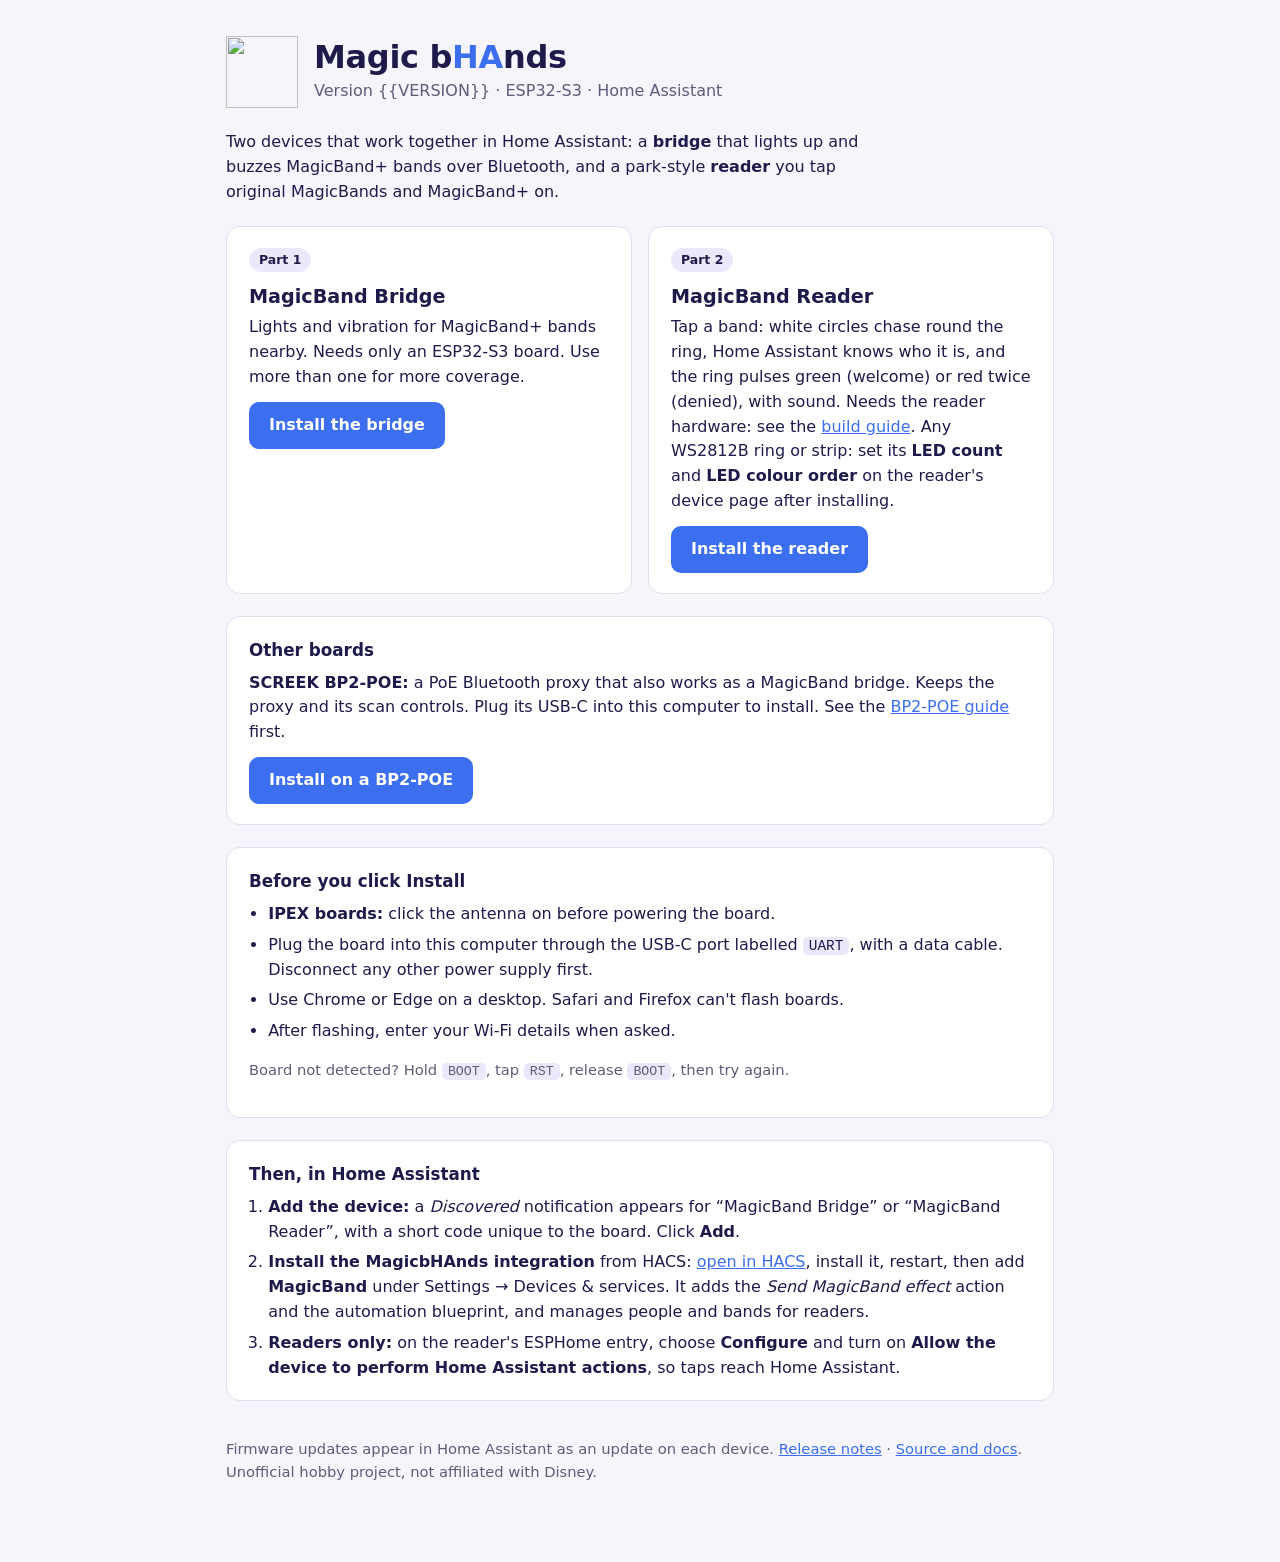
==== web/index.html @ 73d0e3f2 "Rename the integration's branding to MagicbHAnds (0.9.12) Manifest and HACS name, set-up title and t" ====
<!doctype html>
<html lang="en">
<head>
  <meta charset="utf-8">
  <meta name="viewport" content="width=device-width, initial-scale=1">
  <title>Magic bHAnds Installer</title>
  <meta name="description" content="Install the MagicBand Bridge and MagicBand Reader firmware on an ESP32-S3 from your browser.">
  <link rel="icon" type="image/png" href="icon.png">
  <script type="module" src="https://unpkg.com/esp-web-tools@10.4.0/dist/web/install-button.js?module"></script>
  <style>
    :root {
      --bg: #f6f5fb; --card: #ffffff; --text: #1e1b4b; --muted: #5f5b78;
      --accent: #3b6ff0; --accent-text: #ffffff; --border: #e2def0; --chip: #ece8fb;
      --warn-bg: #fff6e0; --warn-border: #f0d48a; --ok: #16a34a;
    }
    @media (prefers-color-scheme: dark) {
      :root {
        --bg: #12111a; --card: #1c1a27; --text: #f1effa; --muted: #a8a3bf;
        --accent: #7fa6ff; --accent-text: #12111a; --border: #2e2b3d; --chip: #2a2640;
        --warn-bg: #2b2414; --warn-border: #6b5520; --ok: #4ade80;
      }
    }
    * { box-sizing: border-box; }
    body { margin: 0; background: var(--bg); color: var(--text);
      font: 16px/1.55 Inter, system-ui, -apple-system, "Segoe UI", Roboto, sans-serif; }
    main { max-width: 860px; margin: 0 auto; padding: 36px 16px 64px; display: grid; gap: 22px; }
    header { display: flex; gap: 16px; align-items: center; }
    header img { width: 72px; height: 72px; flex: none; }
    h1 { font-size: 2rem; line-height: 1.1; margin: 0; letter-spacing: -.01em; }
    h1 b { color: var(--accent); }
    .version { color: var(--muted); margin: 4px 0 0; }
    .lede { margin: 0; max-width: 66ch; }
    .products { display: grid; grid-template-columns: repeat(auto-fit, minmax(300px, 1fr)); gap: 16px; }
    .card { background: var(--card); border: 1px solid var(--border); border-radius: 14px; padding: 20px 22px; min-width: 0; }
    .card h2 { font-size: 1.2rem; margin: 0 0 4px; }
    .card h3 { font-size: 1.05rem; margin: 0 0 8px; }
    .tag { display: inline-block; font-size: .78rem; font-weight: 600; background: var(--chip); border-radius: 999px; padding: 2px 10px; margin-bottom: 10px; }
    .product p { margin: 0 0 12px; }
    ol, ul { padding-left: 1.2rem; margin: 6px 0 0; display: grid; gap: 6px; }
    .warn { display: block; background: var(--warn-bg); border: 1px solid var(--warn-border); border-radius: 10px; padding: 10px 14px; margin-top: 10px; }
    esp-web-install-button:not(:defined) [slot="unsupported"],
    esp-web-install-button:not(:defined) [slot="not-allowed"] { display: none; }
    esp-web-install-button button, .btn {
      display: inline-block; background: var(--accent); color: var(--accent-text); border: 0;
      border-radius: 10px; padding: 11px 20px; font: inherit; font-weight: 600; cursor: pointer; text-decoration: none; }
    .muted { color: var(--muted); font-size: .92rem; }
    code { background: var(--chip); padding: 1px 6px; border-radius: 5px; font-size: .9em; }
    a { color: var(--accent); }
  </style>
</head>
<body>
<main>
  <header>
    <img src="icon.png" alt="">
    <div>
      <h1>Magic b<b>HA</b>nds</h1>
      <p class="version">Version {{VERSION}} · ESP32-S3 · Home Assistant</p>
    </div>
  </header>
  <p class="lede">Two devices that work together in Home Assistant: a <strong>bridge</strong> that lights up and buzzes MagicBand+ bands over Bluetooth, and a park-style <strong>reader</strong> you tap original MagicBands and MagicBand+ on.</p>

  <div class="products">
    <section class="card product">
      <span class="tag">Part 1</span>
      <h2>MagicBand Bridge</h2>
      <p>Lights and vibration for MagicBand+ bands nearby. Needs only an ESP32-S3 board. Use more than one for more coverage.</p>
      <esp-web-install-button manifest="manifest.json">
        <button slot="activate">Install the bridge</button>
        <span slot="unsupported" class="warn">Your browser can't flash boards. Open this page in Chrome or Edge on a computer.</span>
        <span slot="not-allowed" class="warn">This page must be opened over HTTPS.</span>
      </esp-web-install-button>
    </section>
    <section class="card product">
      <span class="tag">Part 2</span>
      <h2>MagicBand Reader</h2>
      <p>Tap a band: white circles chase round the ring, Home Assistant knows who it is, and the ring pulses green (welcome) or red twice (denied), with sound. Needs the reader hardware: see the <a href="https://github.com/Legal-Copy7045/Magic-bHAnds/blob/main/docs/reader.md">build guide</a>. Any WS2812B ring or strip: set its <strong>LED count</strong> and <strong>LED colour order</strong> on the reader's device page after installing.</p>
      <esp-web-install-button manifest="reader/manifest.json">
        <button slot="activate">Install the reader</button>
        <span slot="unsupported" class="warn">Your browser can't flash boards. Open this page in Chrome or Edge on a computer.</span>
        <span slot="not-allowed" class="warn">This page must be opened over HTTPS.</span>
      </esp-web-install-button>
    </section>
  </div>

  <section class="card">
    <h3>Other boards</h3>
    <p style="margin:0 0 12px"><strong>SCREEK BP2-POE:</strong> a PoE Bluetooth proxy that also works as a MagicBand bridge. Keeps the proxy and its scan controls. Plug its USB-C into this computer to install. See the <a href="https://github.com/Legal-Copy7045/Magic-bHAnds/blob/main/docs/screek-bp2-poe.md">BP2-POE guide</a> first.</p>
    <esp-web-install-button manifest="bp2/manifest.json">
      <button slot="activate">Install on a BP2-POE</button>
      <span slot="unsupported" class="warn">Your browser can't flash boards. Open this page in Chrome or Edge on a computer.</span>
      <span slot="not-allowed" class="warn">This page must be opened over HTTPS.</span>
    </esp-web-install-button>
  </section>


  <section class="card">
    <h3>Before you click Install</h3>
    <ul>
      <li><strong>IPEX boards:</strong> click the antenna on before powering the board.</li>
      <li>Plug the board into this computer through the USB-C port labelled <code>UART</code>, with a data cable. Disconnect any other power supply first.</li>
      <li>Use Chrome or Edge on a desktop. Safari and Firefox can't flash boards.</li>
      <li>After flashing, enter your Wi-Fi details when asked.</li>
    </ul>
    <p class="muted">Board not detected? Hold <code>BOOT</code>, tap <code>RST</code>, release <code>BOOT</code>, then try again.</p>
  </section>

  <section class="card">
    <h3>Then, in Home Assistant</h3>
    <ol>
      <li><strong>Add the device:</strong> a <em>Discovered</em> notification appears for “MagicBand Bridge” or “MagicBand Reader”, with a short code unique to the board. Click <strong>Add</strong>.</li>
      <li><strong>Install the MagicbHAnds integration</strong> from HACS: <a href="https://my.home-assistant.io/redirect/hacs_repository/?owner=Legal-Copy7045&amp;repository=Magic-bHAnds&amp;category=integration">open in HACS</a>, install it, restart, then add <strong>MagicBand</strong> under Settings → Devices &amp; services. It adds the <em>Send MagicBand effect</em> action and the automation blueprint, and manages people and bands for readers.</li>
      <li><strong>Readers only:</strong> on the reader's ESPHome entry, choose <strong>Configure</strong> and turn on <strong>Allow the device to perform Home Assistant actions</strong>, so taps reach Home Assistant.</li>
    </ol>
  </section>

  <p class="muted">Firmware updates appear in Home Assistant as an update on each device. <a href="https://github.com/Legal-Copy7045/Magic-bHAnds/releases">Release notes</a> · <a href="https://github.com/Legal-Copy7045/Magic-bHAnds">Source and docs</a>. Unofficial hobby project, not affiliated with Disney.</p>
</main>
</body>
</html>
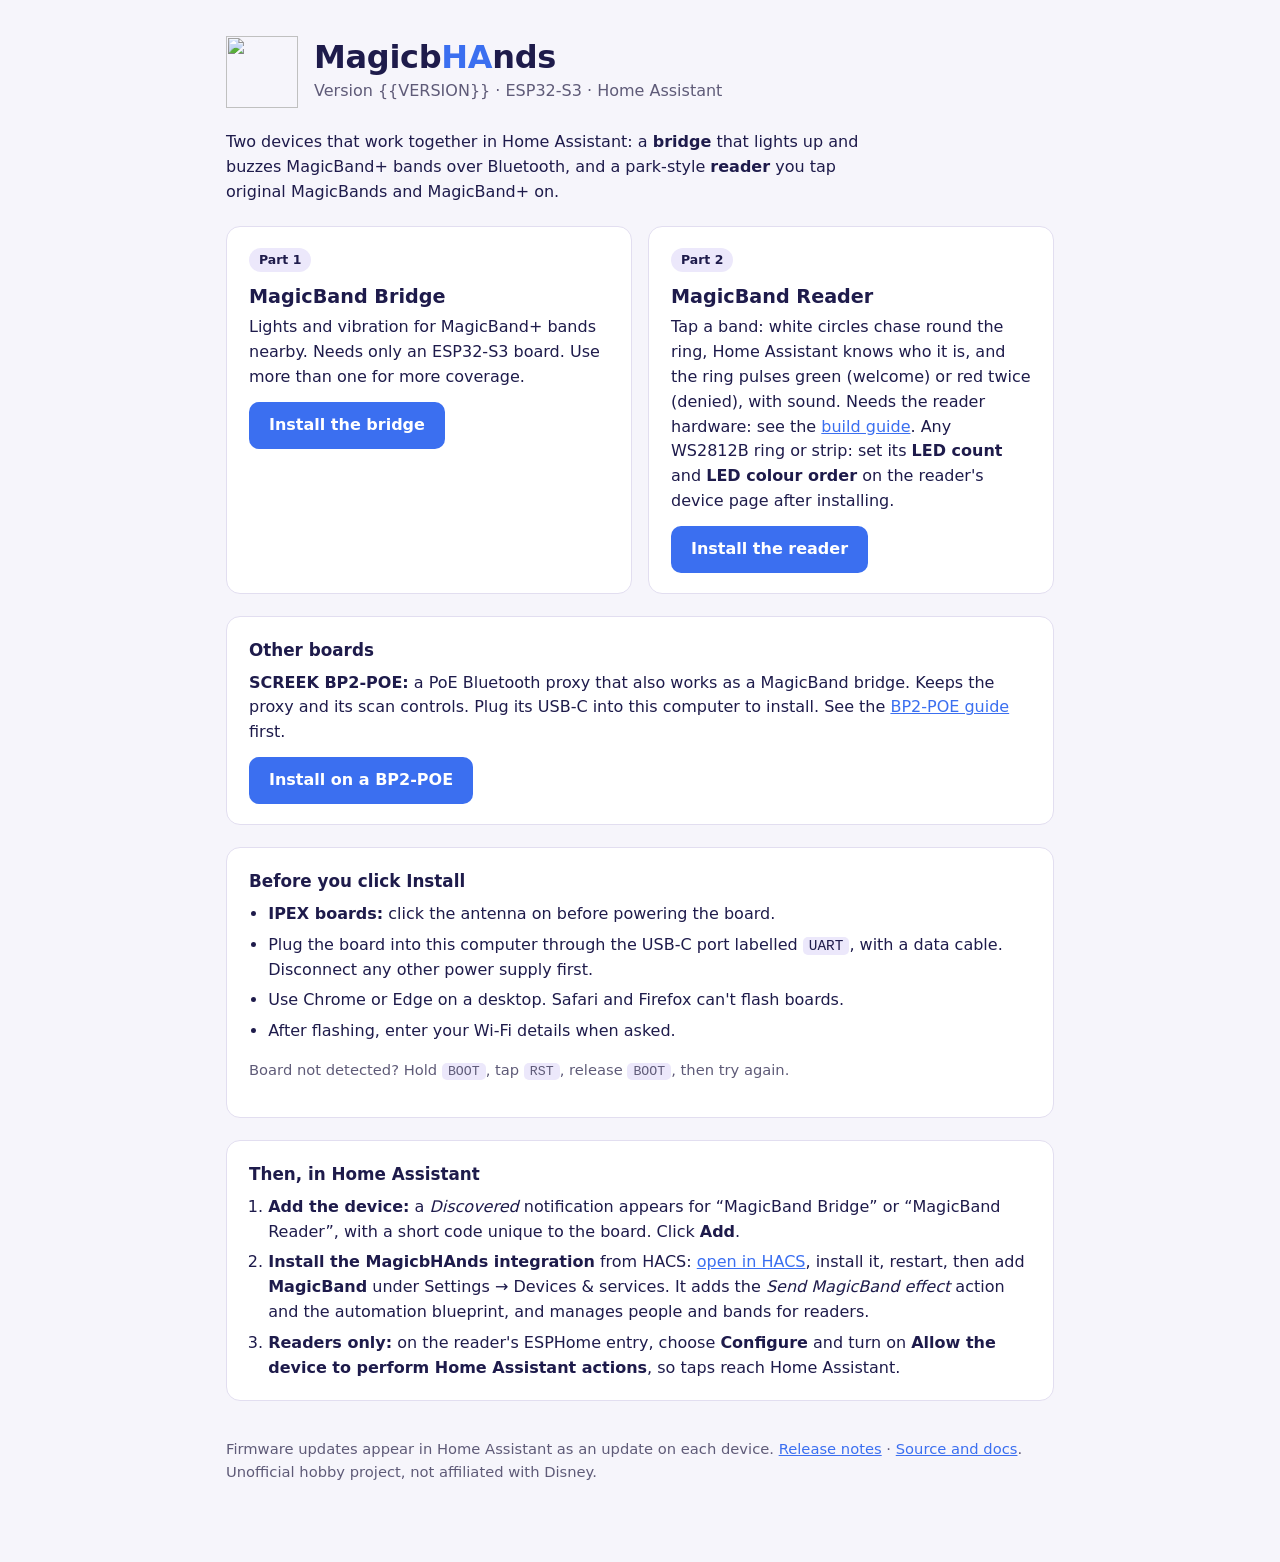
==== commit 2f5aefdc: "Rename the project to MagicbHAnds in the README, docs, web installer and release titles The reposito" ====
--- a/web/index.html
+++ b/web/index.html
@@ -3,7 +3,7 @@
 <head>
   <meta charset="utf-8">
   <meta name="viewport" content="width=device-width, initial-scale=1">
-  <title>Magic bHAnds Installer</title>
+  <title>MagicbHAnds Installer</title>
   <meta name="description" content="Install the MagicBand Bridge and MagicBand Reader firmware on an ESP32-S3 from your browser.">
   <link rel="icon" type="image/png" href="icon.png">
   <script type="module" src="https://unpkg.com/esp-web-tools@10.4.0/dist/web/install-button.js?module"></script>
@@ -53,7 +53,7 @@
   <header>
     <img src="icon.png" alt="">
     <div>
-      <h1>Magic b<b>HA</b>nds</h1>
+      <h1>Magicb<b>HA</b>nds</h1>
       <p class="version">Version {{VERSION}} · ESP32-S3 · Home Assistant</p>
     </div>
   </header>
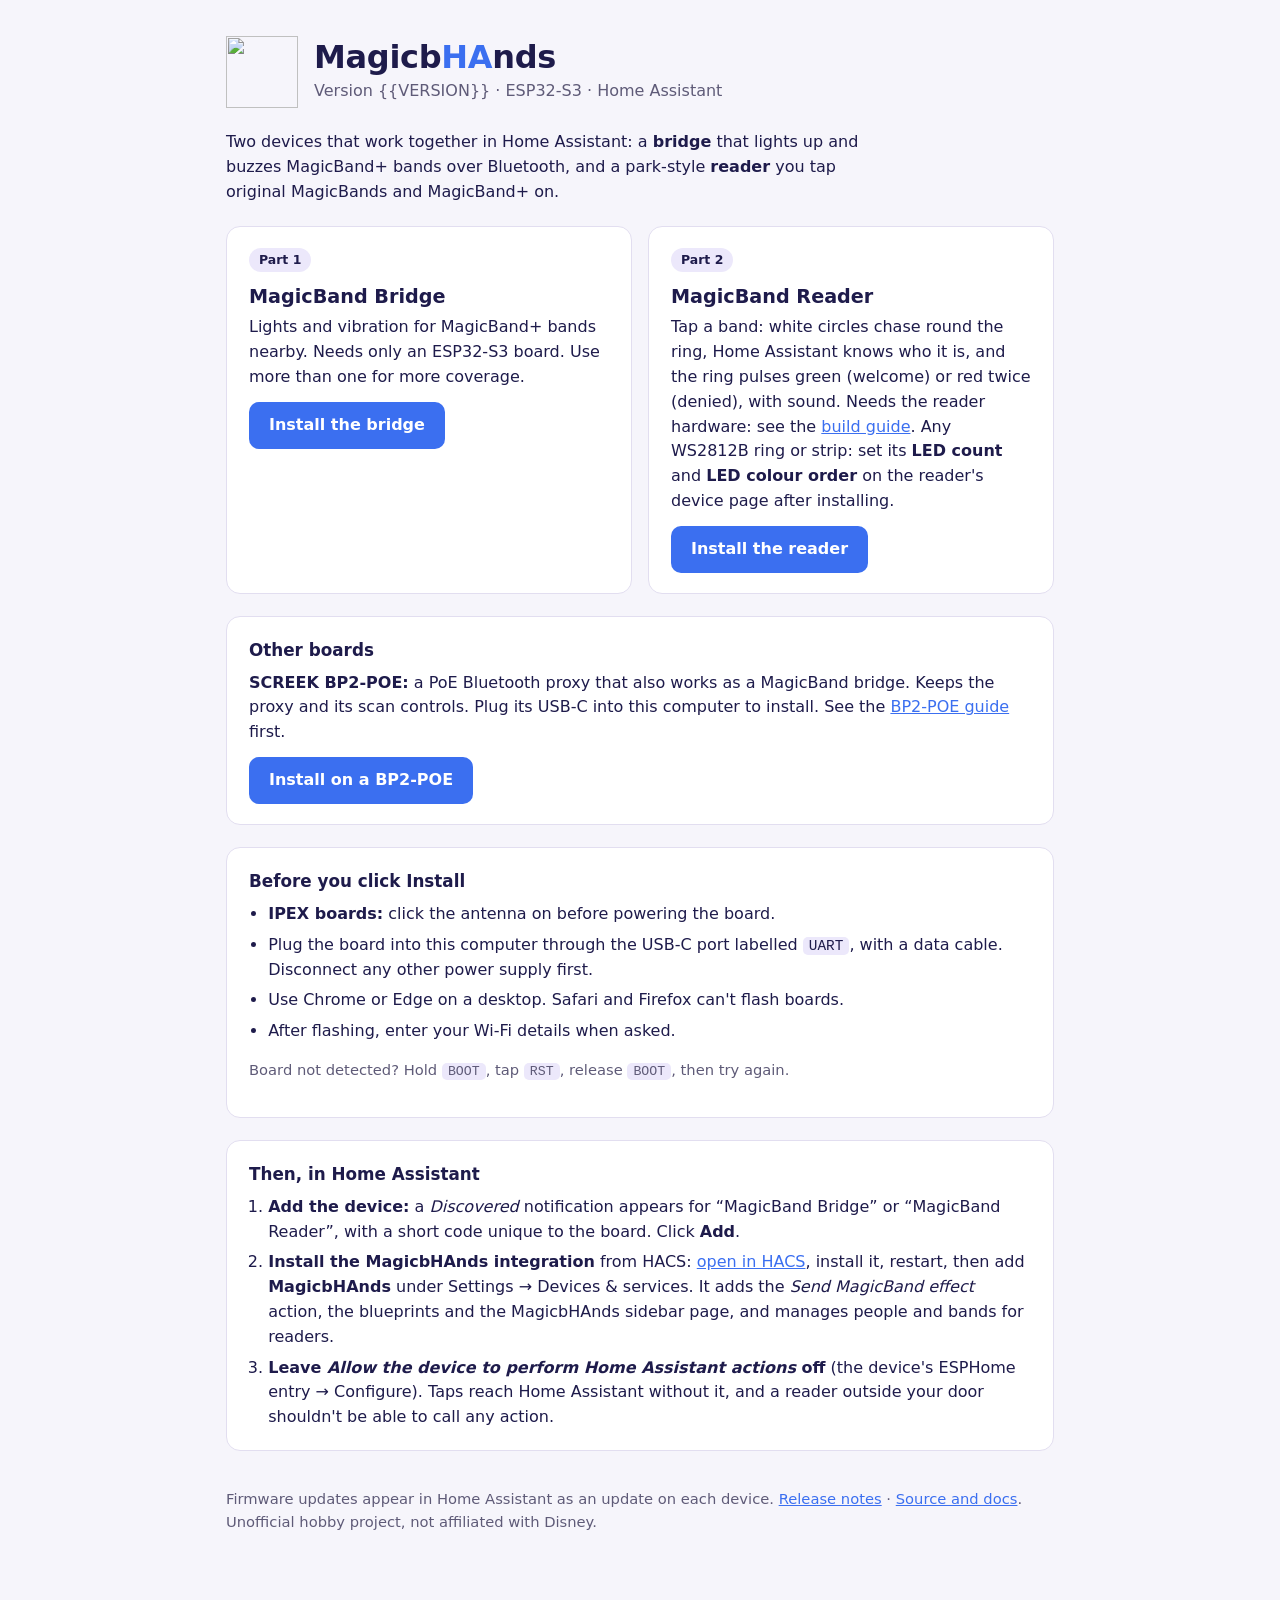
==== commit 6967b889: "Docs accuracy review: corrected setup steps, new features documented, compact build in its own guide" ====
--- a/web/index.html
+++ b/web/index.html
@@ -6,7 +6,9 @@
   <title>MagicbHAnds Installer</title>
   <meta name="description" content="Install the MagicBand Bridge and MagicBand Reader firmware on an ESP32-S3 from your browser.">
   <link rel="icon" type="image/png" href="icon.png">
-  <script type="module" src="https://unpkg.com/esp-web-tools@10.4.0/dist/web/install-button.js?module"></script>
+  <!-- ESP Web Tools, served from this site: make_site.py downloads the pinned
+       release from npm and checks it against a fixed hash before publishing. -->
+  <script type="module" src="esp-web-tools/install-button.js"></script>
   <style>
     :root {
       --bg: #f6f5fb; --card: #ffffff; --text: #1e1b4b; --muted: #5f5b78;
@@ -108,8 +110,8 @@
     <h3>Then, in Home Assistant</h3>
     <ol>
       <li><strong>Add the device:</strong> a <em>Discovered</em> notification appears for “MagicBand Bridge” or “MagicBand Reader”, with a short code unique to the board. Click <strong>Add</strong>.</li>
-      <li><strong>Install the MagicbHAnds integration</strong> from HACS: <a href="https://my.home-assistant.io/redirect/hacs_repository/?owner=Legal-Copy7045&amp;repository=Magic-bHAnds&amp;category=integration">open in HACS</a>, install it, restart, then add <strong>MagicBand</strong> under Settings → Devices &amp; services. It adds the <em>Send MagicBand effect</em> action and the automation blueprint, and manages people and bands for readers.</li>
-      <li><strong>Readers only:</strong> on the reader's ESPHome entry, choose <strong>Configure</strong> and turn on <strong>Allow the device to perform Home Assistant actions</strong>, so taps reach Home Assistant.</li>
+      <li><strong>Install the MagicbHAnds integration</strong> from HACS: <a href="https://my.home-assistant.io/redirect/hacs_repository/?owner=Legal-Copy7045&amp;repository=Magic-bHAnds&amp;category=integration">open in HACS</a>, install it, restart, then add <strong>MagicbHAnds</strong> under Settings → Devices &amp; services. It adds the <em>Send MagicBand effect</em> action, the blueprints and the MagicbHAnds sidebar page, and manages people and bands for readers.</li>
+      <li><strong>Leave <em>Allow the device to perform Home Assistant actions</em> off</strong> (the device's ESPHome entry → Configure). Taps reach Home Assistant without it, and a reader outside your door shouldn't be able to call any action.</li>
     </ol>
   </section>
 
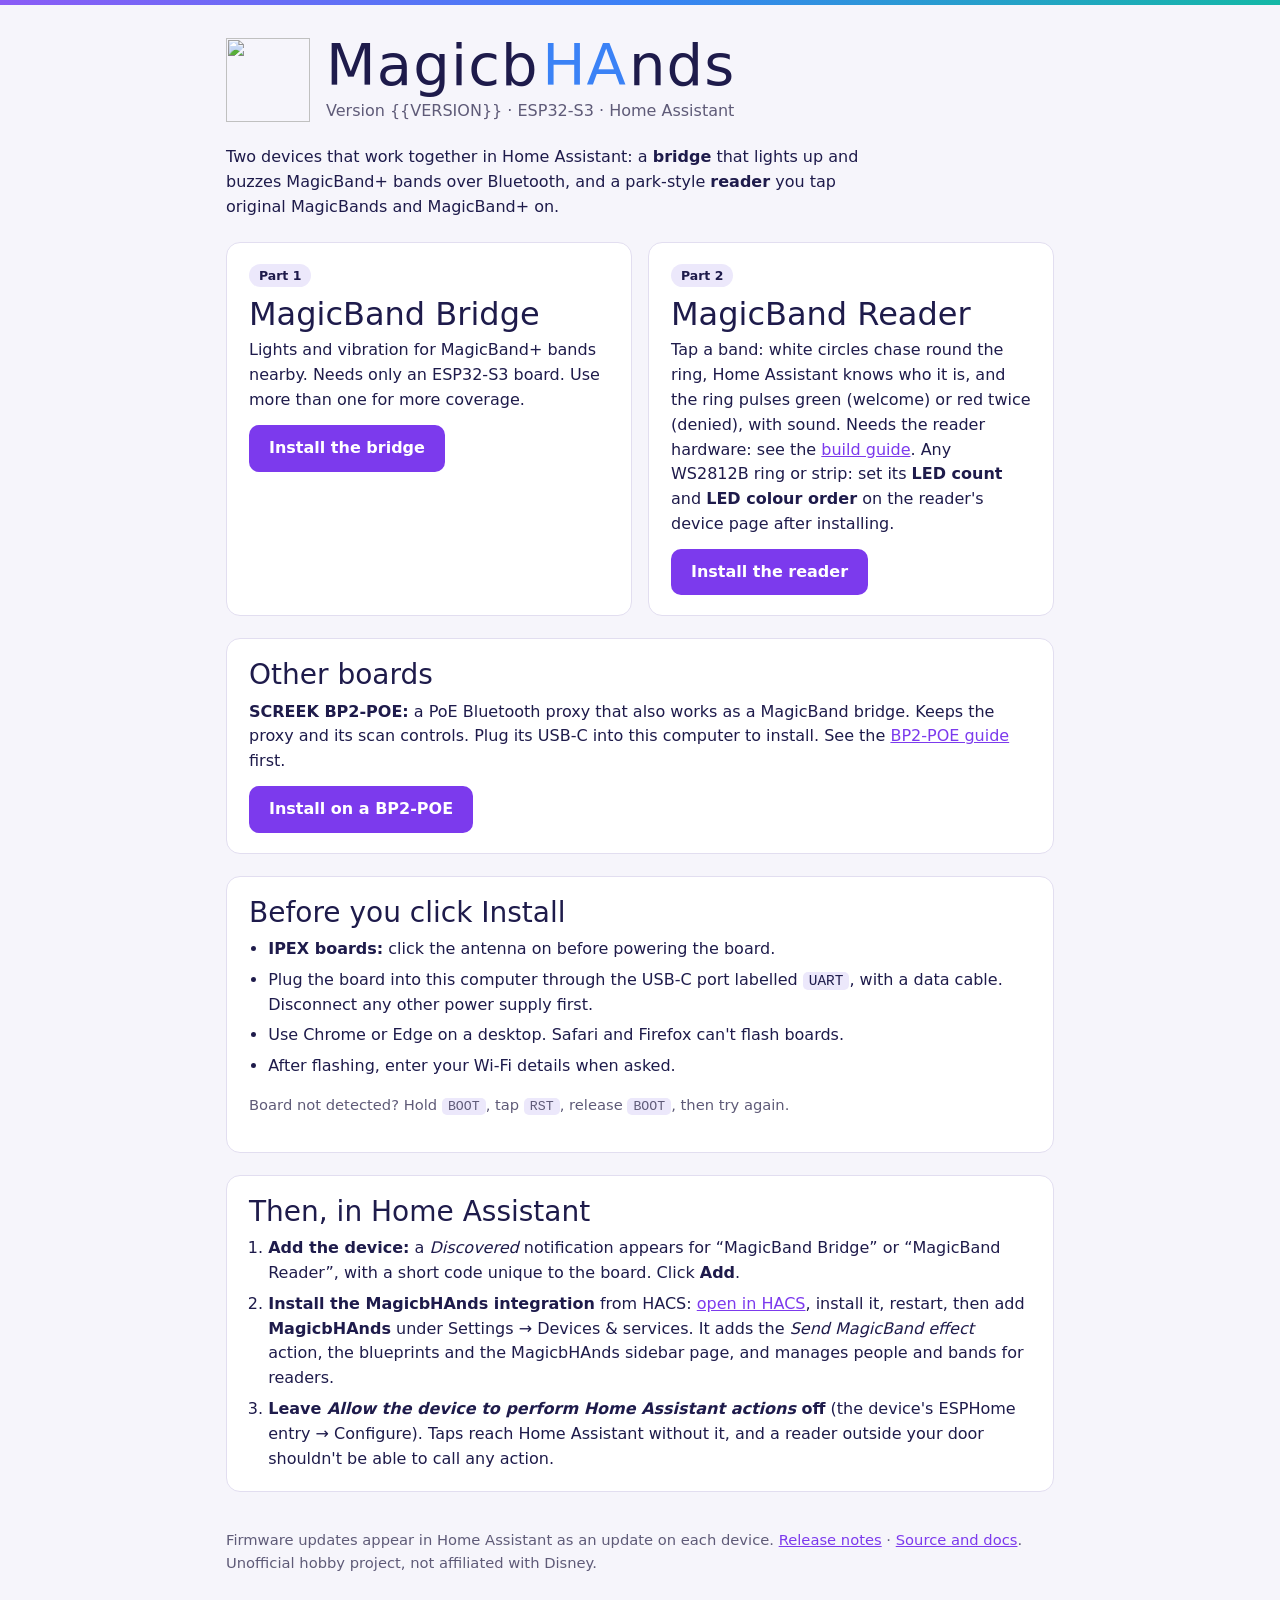
==== commit 6ac93b43: "0.10.11: lighter Waltograph, branded installer, night idle glow - A lighter cut of Waltograph (made " ====
--- a/web/index.html
+++ b/web/index.html
@@ -10,32 +10,37 @@
        release from npm and checks it against a fixed hash before publishing. -->
   <script type="module" src="esp-web-tools/install-button.js"></script>
   <style>
+    /* Waltograph by Justin Callaghan (mickeyavenue.com), Creative Commons
+       NonCommercial-ShareAlike: fonts/waltograph.txt and fonts/license.txt */
+    @font-face { font-family: "Waltograph"; src: url("fonts/waltograph42-light.otf") format("opentype"); font-display: swap; }
     :root {
       --bg: #f6f5fb; --card: #ffffff; --text: #1e1b4b; --muted: #5f5b78;
-      --accent: #3b6ff0; --accent-text: #ffffff; --border: #e2def0; --chip: #ece8fb;
+      --accent: #7c3aed; --accent-text: #ffffff; --ha: #3b82f6; --border: #e2def0; --chip: #ece8fb;
       --warn-bg: #fff6e0; --warn-border: #f0d48a; --ok: #16a34a;
+      --display: "Waltograph", Inter, system-ui, sans-serif;
     }
     @media (prefers-color-scheme: dark) {
       :root {
         --bg: #12111a; --card: #1c1a27; --text: #f1effa; --muted: #a8a3bf;
-        --accent: #7fa6ff; --accent-text: #12111a; --border: #2e2b3d; --chip: #2a2640;
+        --accent: #a78bfa; --accent-text: #12111a; --ha: #60a5fa; --border: #2e2b3d; --chip: #2a2640;
         --warn-bg: #2b2414; --warn-border: #6b5520; --ok: #4ade80;
       }
     }
     * { box-sizing: border-box; }
     body { margin: 0; background: var(--bg); color: var(--text);
       font: 16px/1.55 Inter, system-ui, -apple-system, "Segoe UI", Roboto, sans-serif; }
-    main { max-width: 860px; margin: 0 auto; padding: 36px 16px 64px; display: grid; gap: 22px; }
+    body::before { content: ""; display: block; height: 5px; background: linear-gradient(90deg, #8b5cf6, #3b82f6, #14b8a6); }
+    main { max-width: 860px; margin: 0 auto; padding: 32px 16px 64px; display: grid; gap: 22px; }
     header { display: flex; gap: 16px; align-items: center; }
-    header img { width: 72px; height: 72px; flex: none; }
-    h1 { font-size: 2rem; line-height: 1.1; margin: 0; letter-spacing: -.01em; }
-    h1 b { color: var(--accent); }
+    header img { width: 84px; height: 84px; flex: none; }
+    h1 { font: 400 clamp(2.6rem, 9vw, 3.6rem)/1 var(--display); margin: 0; letter-spacing: .02em; }
+    h1 b { color: var(--ha); font-weight: 400; margin: 0 .03em 0 .06em; }
     .version { color: var(--muted); margin: 4px 0 0; }
     .lede { margin: 0; max-width: 66ch; }
     .products { display: grid; grid-template-columns: repeat(auto-fit, minmax(300px, 1fr)); gap: 16px; }
     .card { background: var(--card); border: 1px solid var(--border); border-radius: 14px; padding: 20px 22px; min-width: 0; }
-    .card h2 { font-size: 1.2rem; margin: 0 0 4px; }
-    .card h3 { font-size: 1.05rem; margin: 0 0 8px; }
+    .card h2 { font: 400 2rem/1.1 var(--display); margin: 0 0 6px; }
+    .card h3 { font: 400 1.75rem/1.15 var(--display); margin: 0 0 8px; }
     .tag { display: inline-block; font-size: .78rem; font-weight: 600; background: var(--chip); border-radius: 999px; padding: 2px 10px; margin-bottom: 10px; }
     .product p { margin: 0 0 12px; }
     ol, ul { padding-left: 1.2rem; margin: 6px 0 0; display: grid; gap: 6px; }
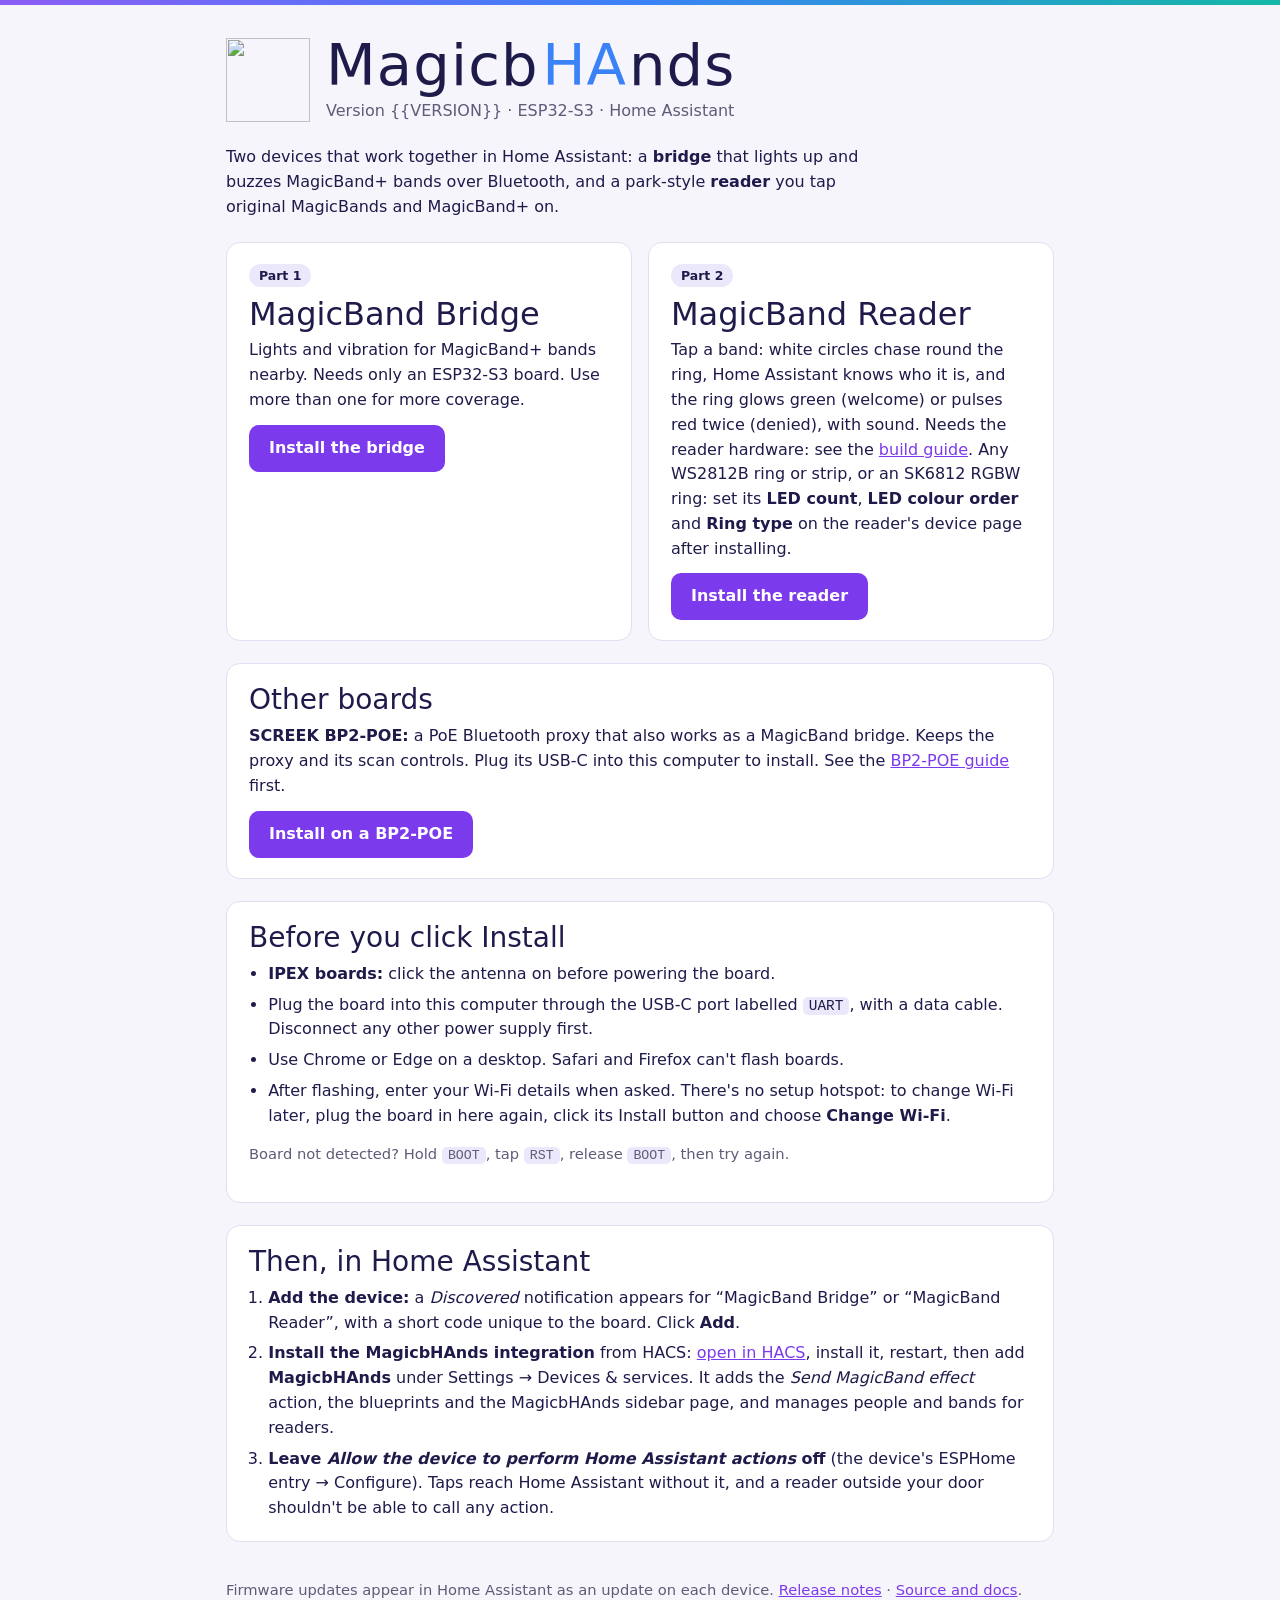
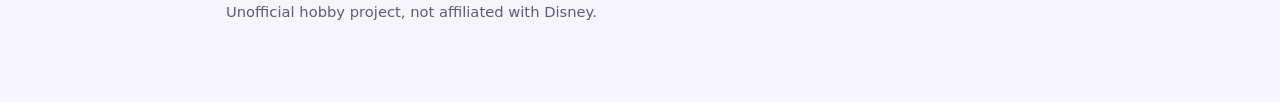
==== commit 1c207e16: "0.10.13: bring every guide and walkthrough up to date Co-Authored-By: Claude Opus 5.5 <noreply@anthr" ====
--- a/web/index.html
+++ b/web/index.html
@@ -80,7 +80,7 @@
     <section class="card product">
       <span class="tag">Part 2</span>
       <h2>MagicBand Reader</h2>
-      <p>Tap a band: white circles chase round the ring, Home Assistant knows who it is, and the ring pulses green (welcome) or red twice (denied), with sound. Needs the reader hardware: see the <a href="https://github.com/Legal-Copy7045/Magic-bHAnds/blob/main/docs/reader.md">build guide</a>. Any WS2812B ring or strip: set its <strong>LED count</strong> and <strong>LED colour order</strong> on the reader's device page after installing.</p>
+      <p>Tap a band: white circles chase round the ring, Home Assistant knows who it is, and the ring glows green (welcome) or pulses red twice (denied), with sound. Needs the reader hardware: see the <a href="https://github.com/Legal-Copy7045/Magic-bHAnds/blob/main/docs/reader.md">build guide</a>. Any WS2812B ring or strip, or an SK6812 RGBW ring: set its <strong>LED count</strong>, <strong>LED colour order</strong> and <strong>Ring type</strong> on the reader's device page after installing.</p>
       <esp-web-install-button manifest="reader/manifest.json">
         <button slot="activate">Install the reader</button>
         <span slot="unsupported" class="warn">Your browser can't flash boards. Open this page in Chrome or Edge on a computer.</span>
@@ -106,7 +106,7 @@
       <li><strong>IPEX boards:</strong> click the antenna on before powering the board.</li>
       <li>Plug the board into this computer through the USB-C port labelled <code>UART</code>, with a data cable. Disconnect any other power supply first.</li>
       <li>Use Chrome or Edge on a desktop. Safari and Firefox can't flash boards.</li>
-      <li>After flashing, enter your Wi-Fi details when asked.</li>
+      <li>After flashing, enter your Wi-Fi details when asked. There's no setup hotspot: to change Wi-Fi later, plug the board in here again, click its Install button and choose <strong>Change Wi-Fi</strong>.</li>
     </ul>
     <p class="muted">Board not detected? Hold <code>BOOT</code>, tap <code>RST</code>, release <code>BOOT</code>, then try again.</p>
   </section>
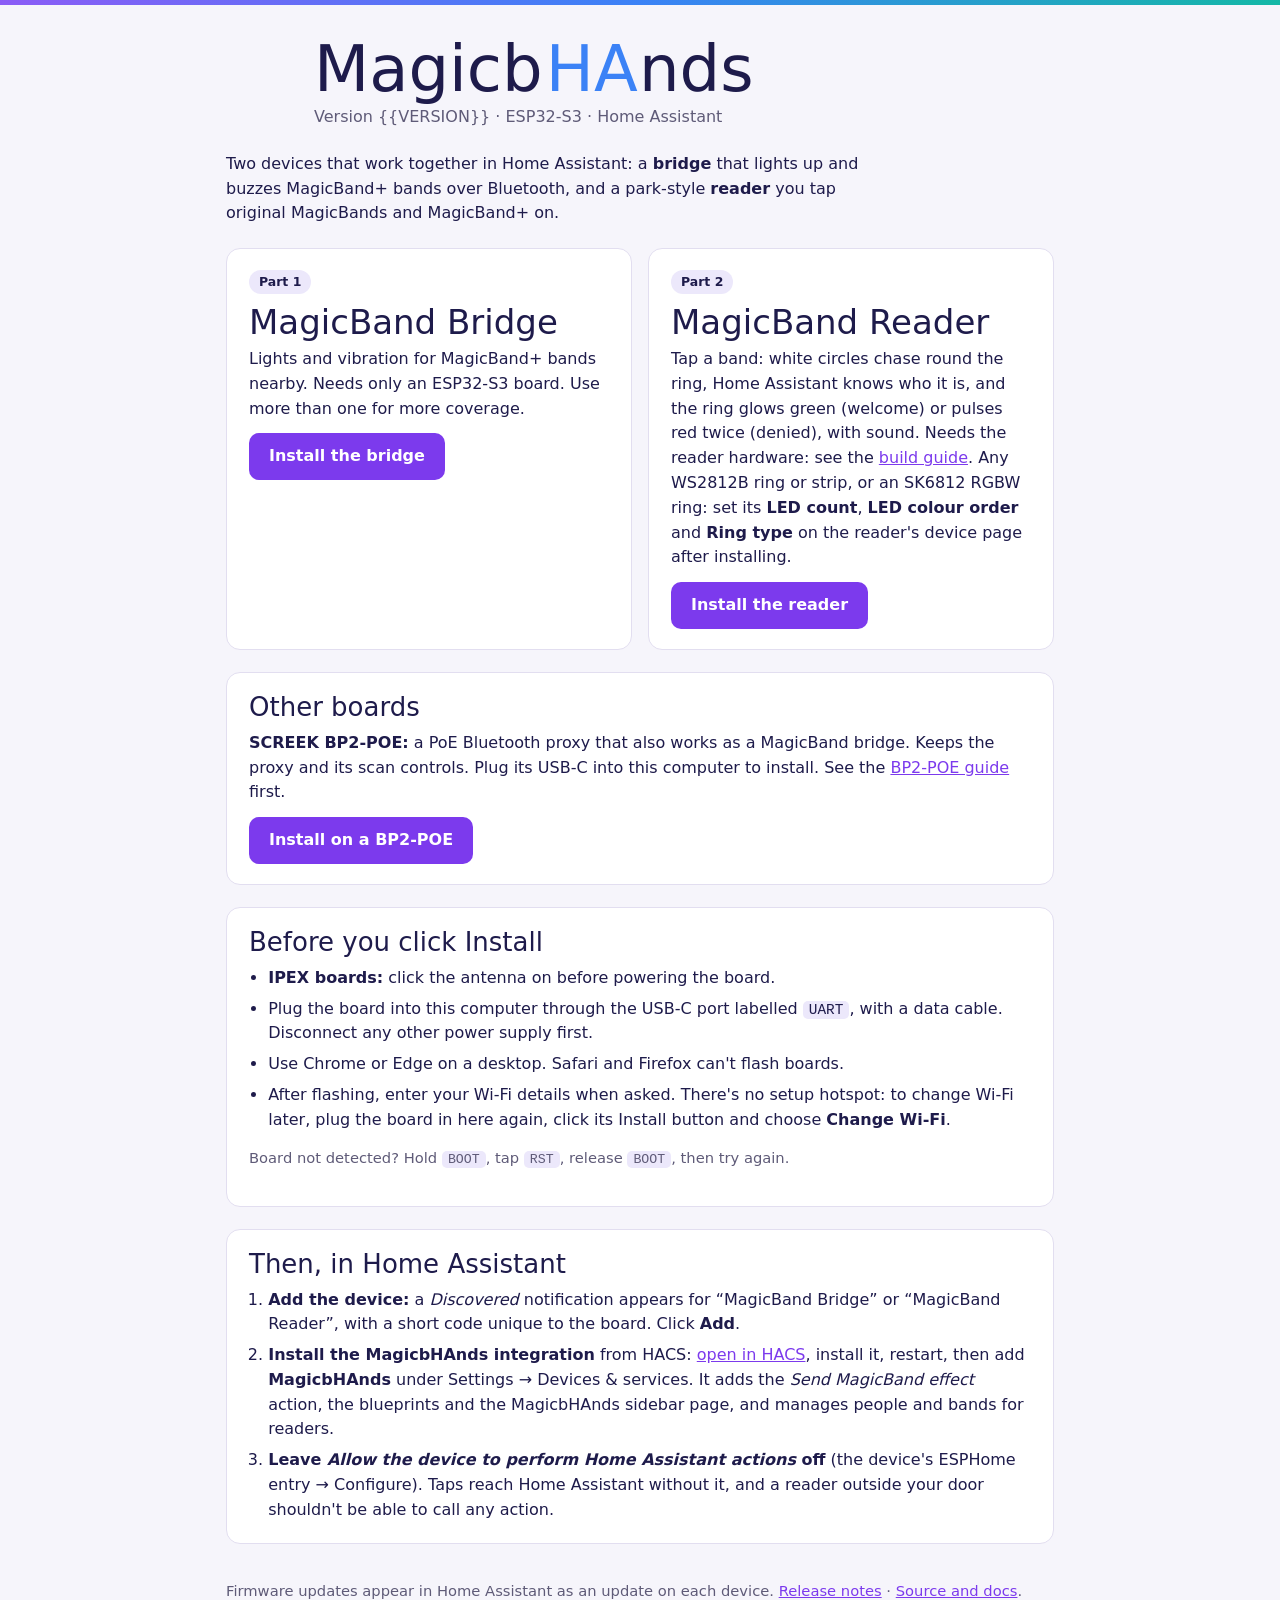
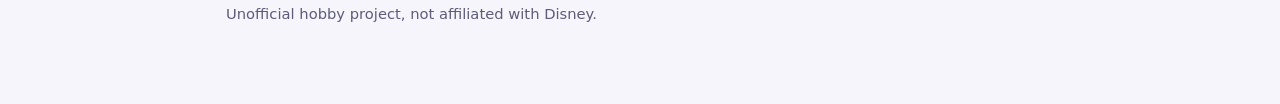
==== commit 1604c48a: "0.10.16: one wordmark weight, size and spacing on the page and installer Co-Authored-By: Claude Opus" ====
--- a/web/index.html
+++ b/web/index.html
@@ -32,15 +32,15 @@
     body::before { content: ""; display: block; height: 5px; background: linear-gradient(90deg, #8b5cf6, #3b82f6, #14b8a6); }
     main { max-width: 860px; margin: 0 auto; padding: 32px 16px 64px; display: grid; gap: 22px; }
     header { display: flex; gap: 16px; align-items: center; }
-    header img { width: 84px; height: 84px; flex: none; }
-    h1 { font: 400 clamp(2.6rem, 9vw, 3.6rem)/1 var(--display); margin: 0; letter-spacing: .02em; }
-    h1 b { color: var(--ha); font-weight: 400; margin: 0 .03em 0 .06em; }
+    header img { width: clamp(52px, 8vw, 72px); height: auto; flex: none; }
+    h1 { font: 400 clamp(44px, 7vw, 64px)/1 var(--display); margin: 0; letter-spacing: 0; font-synthesis: none; }
+    h1 b { color: var(--ha); font-weight: 400; margin: 0 .02em 0 .05em; }
     .version { color: var(--muted); margin: 4px 0 0; }
     .lede { margin: 0; max-width: 66ch; }
     .products { display: grid; grid-template-columns: repeat(auto-fit, minmax(300px, 1fr)); gap: 16px; }
     .card { background: var(--card); border: 1px solid var(--border); border-radius: 14px; padding: 20px 22px; min-width: 0; }
-    .card h2 { font: 400 2rem/1.1 var(--display); margin: 0 0 6px; }
-    .card h3 { font: 400 1.75rem/1.15 var(--display); margin: 0 0 8px; }
+    .card h2 { font: 400 34px/1.1 var(--display); margin: 0 0 6px; }
+    .card h3 { font: 400 26px/1.15 var(--display); margin: 0 0 8px; }
     .tag { display: inline-block; font-size: .78rem; font-weight: 600; background: var(--chip); border-radius: 999px; padding: 2px 10px; margin-bottom: 10px; }
     .product p { margin: 0 0 12px; }
     ol, ul { padding-left: 1.2rem; margin: 6px 0 0; display: grid; gap: 6px; }
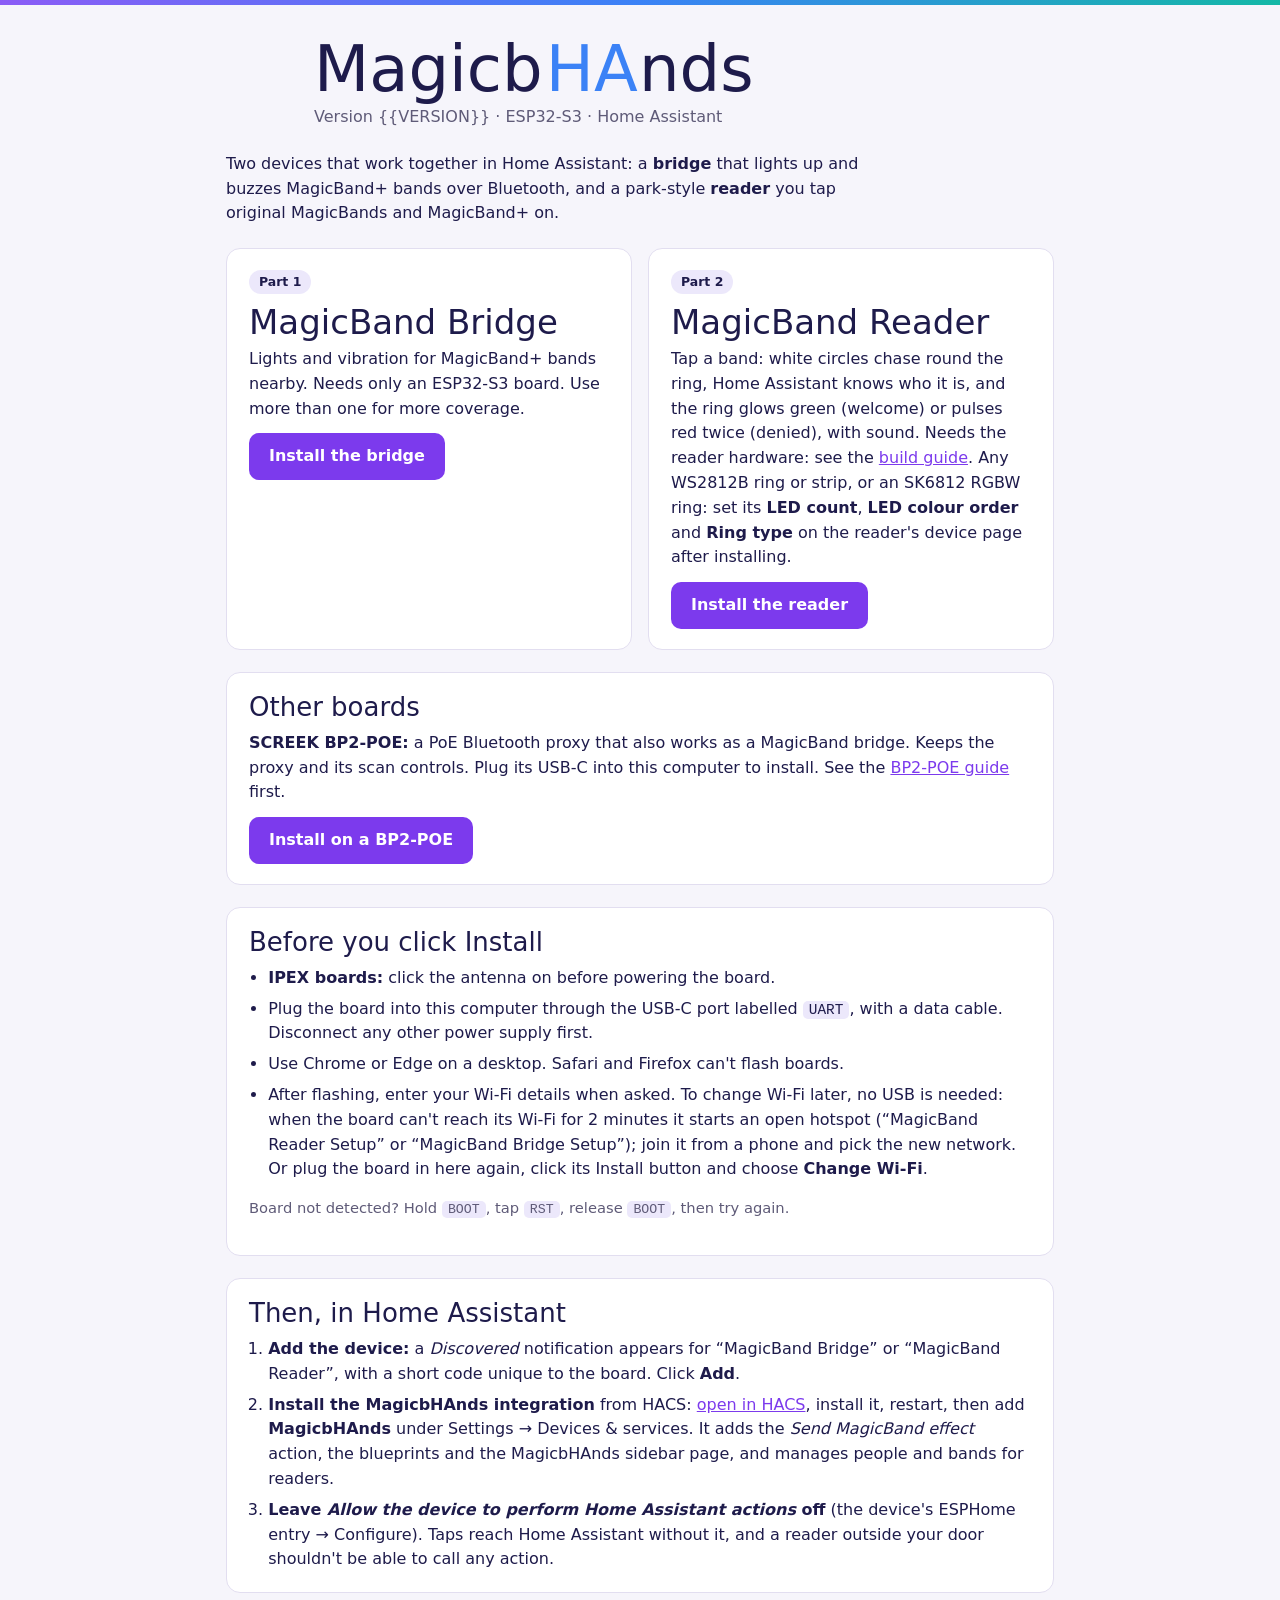
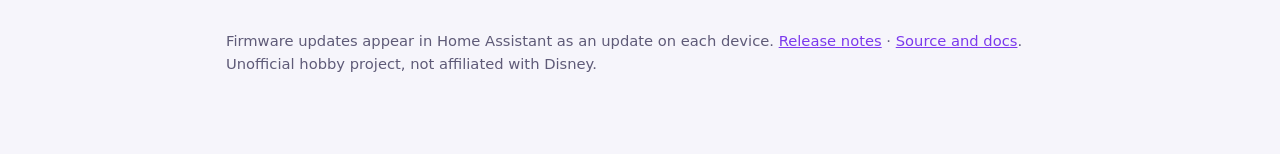
==== commit 9ac71361: "Security set for a home device: loosen what costs convenience (0.10.33) - Wi-Fi setup hotspot back i" ====
--- a/web/index.html
+++ b/web/index.html
@@ -106,7 +106,7 @@
       <li><strong>IPEX boards:</strong> click the antenna on before powering the board.</li>
       <li>Plug the board into this computer through the USB-C port labelled <code>UART</code>, with a data cable. Disconnect any other power supply first.</li>
       <li>Use Chrome or Edge on a desktop. Safari and Firefox can't flash boards.</li>
-      <li>After flashing, enter your Wi-Fi details when asked. There's no setup hotspot: to change Wi-Fi later, plug the board in here again, click its Install button and choose <strong>Change Wi-Fi</strong>.</li>
+      <li>After flashing, enter your Wi-Fi details when asked. To change Wi-Fi later, no USB is needed: when the board can't reach its Wi-Fi for 2 minutes it starts an open hotspot (“MagicBand Reader Setup” or “MagicBand Bridge Setup”); join it from a phone and pick the new network. Or plug the board in here again, click its Install button and choose <strong>Change Wi-Fi</strong>.</li>
     </ul>
     <p class="muted">Board not detected? Hold <code>BOOT</code>, tap <code>RST</code>, release <code>BOOT</code>, then try again.</p>
   </section>
